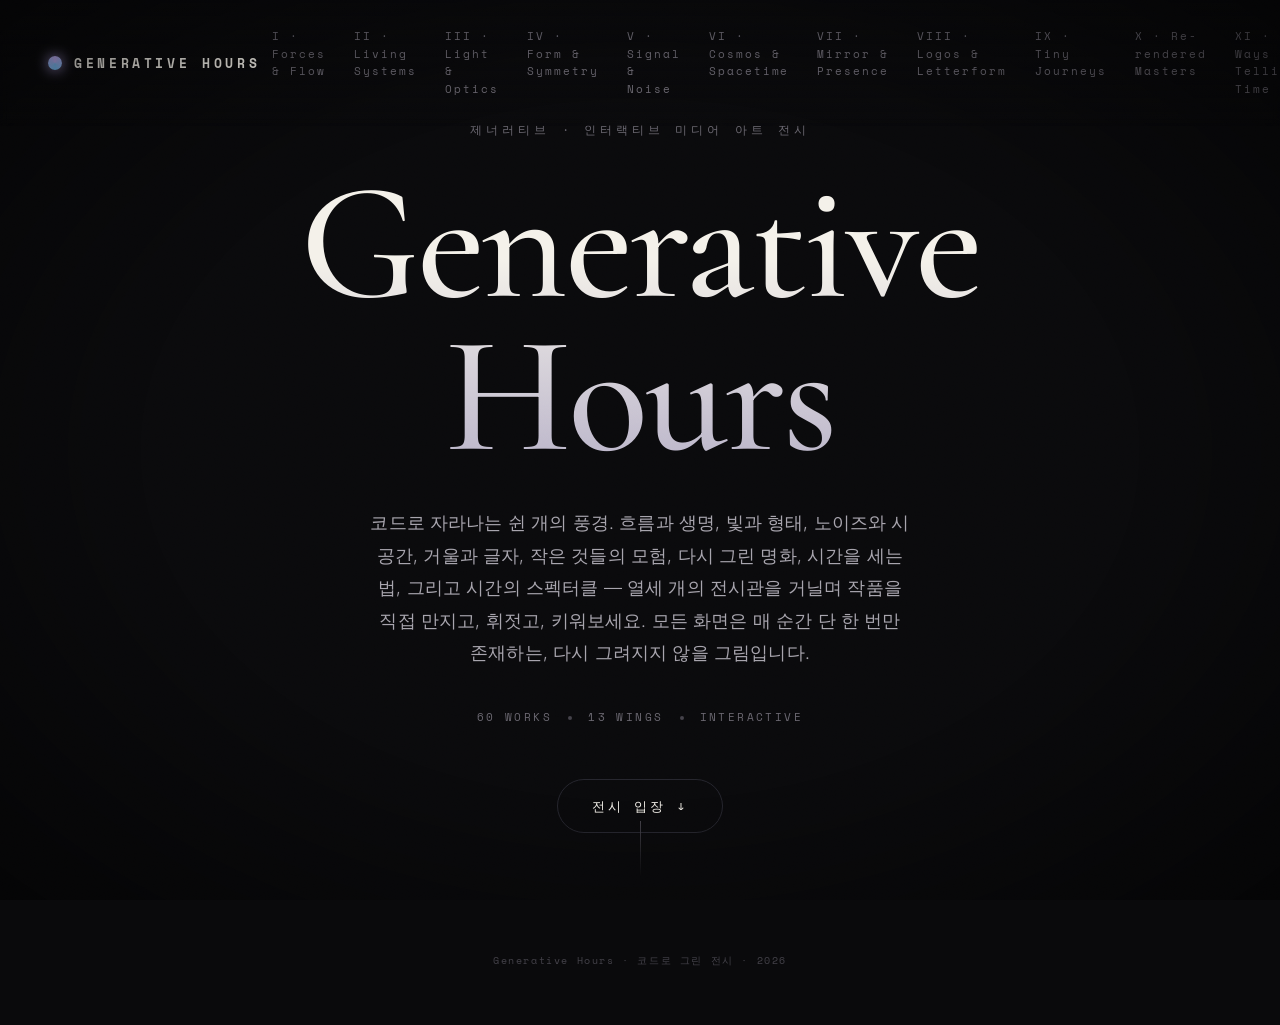
==== index.html @ 4917b9a4 "placard: unclip collapse tab (inner scroll wrapper) + larger hover-accent toggle Co-Authored-By: Cla" ====
<!DOCTYPE html>
<html lang="ko">
<head>
  <meta charset="UTF-8" />
  <meta name="viewport" content="width=device-width, initial-scale=1.0, viewport-fit=cover" />
  <meta name="description" content="Generative Hours — 60점의 인터랙티브 제너러티브 아트로 구성된 미디어 아트 전시." />
  <title>Generative Hours · 제너러티브 아트 전시</title>
  <link rel="preconnect" href="https://fonts.googleapis.com" />
  <link rel="preconnect" href="https://fonts.gstatic.com" crossorigin />
  <link href="https://fonts.googleapis.com/css2?family=Cormorant+Garamond:ital,wght@0,400;0,500;0,600;1,400&family=Inter:wght@300;400;500;600&family=Space+Mono:wght@400;700&display=swap" rel="stylesheet" />
  <link rel="stylesheet" href="./css/style.css" />
  <!-- three.js (XI관 — 시간을 세는 법). 빌드 없는 사이트라 bare specifier를
       해결할 import map이 필요. addon들이 `from 'three'`를 쓰므로 필수.
       카메라관의 MediaPipe와 같은 zero-build CDN-ESM 경로. -->
  <script type="importmap">
  {
    "imports": {
      "three": "https://cdn.jsdelivr.net/npm/three@0.161.0/build/three.module.js",
      "three/addons/": "https://cdn.jsdelivr.net/npm/three@0.161.0/examples/jsm/"
    }
  }
  </script>
</head>
<body data-view="atrium">
  <!-- ===== Grain / vignette overlay (whole-page atmosphere) ================= -->
  <div class="grain" aria-hidden="true"></div>
  <div class="vignette" aria-hidden="true"></div>

  <!-- ===== Top bar ========================================================= -->
  <header class="topbar">
    <button class="brand" data-action="home" aria-label="아트리움으로">
      <span class="brand__mark" aria-hidden="true"></span>
      <span class="brand__text">GENERATIVE&nbsp;HOURS</span>
    </button>
    <nav class="topnav" aria-label="전시관">
      <!-- wing links injected by JS -->
    </nav>
    <button class="sound-toggle" data-action="sound" aria-pressed="false" aria-label="사운드 토글">
      <span class="sound-toggle__icon" aria-hidden="true"></span>
    </button>
  </header>

  <!-- ===== ATRIUM (landing) ================================================ -->
  <main class="atrium" id="atrium">
    <section class="hero">
      <p class="hero__eyebrow">제너러티브 · 인터랙티브 미디어 아트 전시</p>
      <h1 class="hero__title">Generative<br />Hours</h1>
      <p class="hero__lead">
        코드로 자라나는 쉰 개의 풍경. 흐름과 생명, 빛과 형태, 노이즈와 시공간,
        거울과 글자, 작은 것들의 모험, 다시 그린 명화, 시간을 세는 법, 그리고 시간의
        스펙터클 — 열세 개의 전시관을 거닐며 작품을 직접 만지고, 휘젓고, 키워보세요.
        모든 화면은 매 순간 단 한 번만 존재하는, 다시 그려지지 않을 그림입니다.
      </p>
      <div class="hero__meta">
        <span>60 WORKS</span><i></i><span>13 WINGS</span><i></i><span>INTERACTIVE</span>
      </div>
      <button class="hero__enter" data-action="enter">전시 입장 <span aria-hidden="true">↓</span></button>
    </section>
    <div class="hero__scrollhint" aria-hidden="true"></div>
  </main>

  <!-- ===== GALLERY (work grid) ============================================= -->
  <section class="gallery" id="gallery" aria-label="작품 목록">
    <!-- wings + work cards injected by JS -->
  </section>

  <!-- ===== EXHIBIT ROOM (single work, fullscreen) ========================= -->
  <section class="room" id="room" aria-hidden="true" aria-label="전시실">
    <canvas class="room__canvas" id="stage"></canvas>

    <!-- loading shimmer -->
    <div class="room__loader" id="loader" aria-hidden="true"><span></span><span></span><span></span></div>

    <!-- placard / wall text -->
    <aside class="placard" id="placard">
      <button class="placard__collapse" data-action="placard-toggle" aria-label="작품 설명 접기 / 펴기">
        <span aria-hidden="true"></span>
      </button>
      <div class="placard__scroll">
      <p class="placard__no"></p>
      <h2 class="placard__title"></h2>
      <p class="placard__ko"></p>
      <p class="placard__medium"></p>
      <div class="placard__rule"></div>
      <p class="placard__note"></p>

      <button class="placard__more" data-action="details-toggle" aria-expanded="false" aria-controls="details">
        <span class="placard__more-label">기술 노트 자세히 보기</span>
        <span class="placard__more-icon" aria-hidden="true"></span>
      </button>
      <div class="details" id="details" hidden>
        <div class="details__block">
          <p class="details__label">기법 · TECHNIQUE</p>
          <p class="details__text" data-detail="tech"></p>
        </div>
        <div class="details__block">
          <p class="details__label">개념 · CONCEPT</p>
          <p class="details__text" data-detail="idea"></p>
        </div>
        <div class="details__block">
          <p class="details__label">체험 · TRY THIS</p>
          <p class="details__text" data-detail="play"></p>
        </div>
      </div>

      <div class="placard__controls" id="controls"><!-- per-piece controls --></div>
      </div>
    </aside>

    <!-- bottom action bar -->
    <div class="actionbar">
      <button class="actionbar__btn" data-action="prev" aria-label="이전 작품">‹</button>
      <div class="actionbar__center">
        <p class="actionbar__hint" id="hint"></p>
      </div>
      <button class="actionbar__btn" data-action="next" aria-label="다음 작품">›</button>
    </div>

    <button class="room__exit" data-action="exit" aria-label="전시실 나가기 (Esc)">✕ 나가기</button>
  </section>

  <!-- ===== Footer credit ================================================== -->
  <footer class="credit" id="credit">
    <p>Generative Hours · 코드로 그린 전시 · <span id="year"></span></p>
  </footer>

  <script type="module" src="./js/main.js"></script>
</body>
</html>
---- css/style.css ----
/* ============================================================================
   Generative Hours — Exhibition shell
   Aesthetic: dark contemporary museum. Deep wall, serif display titles,
   restrained sans UI, neon accents per wing, generous negative space.
   ========================================================================== */

:root {
  /* surfaces */
  --wall:        #0a0a0c;   /* exhibition wall */
  --wall-2:      #111114;   /* raised panels */
  --wall-3:      #17171c;   /* cards */
  --line:        #26262e;   /* hairlines */
  --line-soft:   #1c1c22;

  /* ink */
  --ink:         #f4f1ea;   /* warm white, like gallery label paper */
  --ink-dim:     #a7a4ad;
  --ink-faint:   #6a6770;
  --ink-ghost:   #44424a;

  /* accent (overridden per wing) */
  --accent:      #c8b6ff;
  --accent-2:    #7cc6ff;

  --serif: "Cormorant Garamond", Georgia, serif;
  --sans:  "Inter", system-ui, -apple-system, sans-serif;
  --mono:  "Space Mono", ui-monospace, monospace;

  --maxw: 1240px;
  --ease: cubic-bezier(0.22, 1, 0.36, 1);
  --ease-soft: cubic-bezier(0.4, 0, 0.2, 1);
}

* { box-sizing: border-box; margin: 0; padding: 0; }

html { scroll-behavior: smooth; -webkit-text-size-adjust: 100%; }

body {
  font-family: var(--sans);
  background: var(--wall);
  color: var(--ink);
  min-height: 100vh;
  overflow-x: hidden;
  line-height: 1.6;
  font-weight: 300;
  letter-spacing: 0.01em;
  -webkit-font-smoothing: antialiased;
  text-rendering: optimizeLegibility;
}

::selection { background: var(--accent); color: #0a0a0c; }

button { font-family: inherit; color: inherit; cursor: pointer; background: none; border: none; }

/* ---- Atmosphere overlays --------------------------------------------------*/
.grain {
  position: fixed; inset: 0; z-index: 9000; pointer-events: none;
  opacity: 0.04; mix-blend-mode: overlay;
  background-image: url("data:image/svg+xml,%3Csvg xmlns='http://www.w3.org/2000/svg' width='160' height='160'%3E%3Cfilter id='n'%3E%3CfeTurbulence type='fractalNoise' baseFrequency='0.9' numOctaves='2' stitchTiles='stitch'/%3E%3C/filter%3E%3Crect width='100%25' height='100%25' filter='url(%23n)'/%3E%3C/svg%3E");
}
.vignette {
  position: fixed; inset: 0; z-index: 8999; pointer-events: none;
  background: radial-gradient(ellipse at center, transparent 55%, rgba(0,0,0,0.55) 100%);
}

/* ---- Top bar --------------------------------------------------------------*/
.topbar {
  position: fixed; top: 0; left: 0; right: 0; z-index: 200;
  display: flex; align-items: center; justify-content: space-between;
  padding: 22px clamp(20px, 4vw, 48px);
  background: linear-gradient(to bottom, rgba(10,10,12,0.92), rgba(10,10,12,0));
  backdrop-filter: blur(4px);
  transition: background 0.4s var(--ease);
}
.brand { display: flex; align-items: center; gap: 12px; }
.brand__mark {
  width: 14px; height: 14px; border-radius: 50%;
  background: conic-gradient(from 0deg, var(--accent), var(--accent-2), var(--accent));
  box-shadow: 0 0 14px var(--accent);
  animation: spin 14s linear infinite;
}
@keyframes spin { to { transform: rotate(360deg); } }
.brand__text {
  font-family: var(--mono); font-size: 13px; letter-spacing: 0.28em;
  color: var(--ink); font-weight: 700;
}
.topnav { display: flex; gap: 4px; }
.topnav a {
  font-family: var(--mono); font-size: 11px; letter-spacing: 0.18em;
  color: var(--ink-faint); text-decoration: none; padding: 6px 12px;
  border-radius: 20px; transition: color 0.3s, background 0.3s;
}
.topnav a:hover { color: var(--ink); background: var(--wall-3); }
.sound-toggle {
  width: 38px; height: 38px; border-radius: 50%; border: 1px solid var(--line);
  display: grid; place-items: center; transition: border-color 0.3s, transform 0.3s;
}
.sound-toggle:hover { border-color: var(--accent); transform: scale(1.05); }
.sound-toggle__icon {
  width: 14px; height: 14px;
  background: var(--ink-dim);
  -webkit-mask: var(--icon-muted) center/contain no-repeat;
          mask: var(--icon-muted) center/contain no-repeat;
  --icon-muted: url("data:image/svg+xml,%3Csvg xmlns='http://www.w3.org/2000/svg' viewBox='0 0 24 24' fill='none' stroke='%23fff' stroke-width='2' stroke-linecap='round'%3E%3Cpath d='M11 5 6 9H2v6h4l5 4z'/%3E%3Cline x1='23' y1='9' x2='17' y2='15'/%3E%3Cline x1='17' y1='9' x2='23' y2='15'/%3E%3C/svg%3E");
}
.sound-toggle[aria-pressed="true"] .sound-toggle__icon {
  background: var(--accent);
  --icon-muted: url("data:image/svg+xml,%3Csvg xmlns='http://www.w3.org/2000/svg' viewBox='0 0 24 24' fill='none' stroke='%23fff' stroke-width='2' stroke-linecap='round'%3E%3Cpath d='M11 5 6 9H2v6h4l5 4z'/%3E%3Cpath d='M15.5 8.5a5 5 0 0 1 0 7'/%3E%3Cpath d='M19 5a9 9 0 0 1 0 14'/%3E%3C/svg%3E");
}

/* ===========================================================================
   ATRIUM
   ===========================================================================*/
.atrium {
  min-height: 100vh; display: grid; place-items: center;
  padding: 120px clamp(24px, 6vw, 80px) 80px;
  position: relative;
}
.hero { max-width: 760px; text-align: center; }
.hero__eyebrow {
  font-family: var(--mono); font-size: 12px; letter-spacing: 0.34em;
  color: var(--ink-faint); text-transform: uppercase; margin-bottom: 28px;
  animation: rise 1s var(--ease) both 0.1s;
}
.hero__title {
  font-family: var(--serif); font-weight: 500;
  font-size: clamp(64px, 13vw, 168px); line-height: 0.92;
  letter-spacing: -0.02em; margin-bottom: 34px;
  background: linear-gradient(180deg, var(--ink) 30%, #b9b3c9 100%);
  -webkit-background-clip: text; background-clip: text; color: transparent;
  animation: rise 1.2s var(--ease) both 0.2s;
}
.hero__lead {
  font-size: clamp(15px, 1.6vw, 18px); color: var(--ink-dim);
  max-width: 540px; margin: 0 auto 40px; line-height: 1.8; font-weight: 300;
  animation: rise 1.2s var(--ease) both 0.35s;
}
.hero__meta {
  display: flex; align-items: center; justify-content: center; gap: 16px;
  font-family: var(--mono); font-size: 11px; letter-spacing: 0.22em;
  color: var(--ink-faint); margin-bottom: 52px;
  animation: rise 1.2s var(--ease) both 0.5s;
}
.hero__meta i { width: 4px; height: 4px; border-radius: 50%; background: var(--ink-ghost); }
.hero__enter {
  font-family: var(--mono); font-size: 13px; letter-spacing: 0.2em;
  color: var(--ink); border: 1px solid var(--line);
  padding: 16px 34px; border-radius: 40px;
  display: inline-flex; gap: 12px; align-items: center;
  transition: all 0.4s var(--ease);
  animation: rise 1.2s var(--ease) both 0.65s;
}
.hero__enter span { transition: transform 0.4s var(--ease); }
.hero__enter:hover {
  border-color: var(--accent); background: var(--accent);
  color: #0a0a0c; box-shadow: 0 0 40px -8px var(--accent);
}
.hero__enter:hover span { transform: translateY(4px); }
.hero__scrollhint {
  position: absolute; bottom: 36px; left: 50%; width: 1px; height: 56px;
  background: linear-gradient(var(--ink-ghost), transparent);
  animation: rise 1.2s var(--ease) both 0.9s;
}
@keyframes rise { from { opacity: 0; transform: translateY(26px); } to { opacity: 1; transform: none; } }

/* ===========================================================================
   GALLERY
   ===========================================================================*/
.gallery {
  max-width: var(--maxw); margin: 0 auto;
  padding: clamp(80px, 12vh, 160px) clamp(20px, 5vw, 56px) 120px;
}
.wing { margin-bottom: clamp(60px, 10vh, 120px); scroll-margin-top: 90px; }
.wing__head {
  display: flex; align-items: baseline; gap: 18px;
  padding-bottom: 22px; margin-bottom: 36px;
  border-bottom: 1px solid var(--line-soft);
}
.wing__index {
  font-family: var(--serif); font-style: italic; font-size: clamp(30px, 5vw, 52px);
  color: var(--accent); line-height: 1; font-weight: 500;
}
.wing__titles { display: flex; flex-direction: column; }
.wing__name {
  font-family: var(--serif); font-size: clamp(24px, 3.6vw, 38px);
  font-weight: 500; letter-spacing: 0.01em; line-height: 1.1;
}
.wing__sub {
  font-family: var(--mono); font-size: 11px; letter-spacing: 0.24em;
  color: var(--ink-faint); margin-top: 6px;
}
.wing__count {
  margin-left: auto; font-family: var(--mono); font-size: 11px;
  letter-spacing: 0.16em; color: var(--ink-ghost); align-self: center;
}

.grid {
  display: grid; gap: clamp(14px, 1.6vw, 22px);
  grid-template-columns: repeat(auto-fill, minmax(260px, 1fr));
}
.card {
  position: relative; aspect-ratio: 4 / 3; border-radius: 4px;
  background: var(--wall-3); border: 1px solid var(--line-soft);
  overflow: hidden; cursor: pointer; isolation: isolate;
  transition: transform 0.5s var(--ease), border-color 0.5s, box-shadow 0.5s;
}
.card[data-ready="false"] { cursor: default; }
.card__thumb { position: absolute; inset: 0; z-index: 0; }
.card__thumb canvas { width: 100%; height: 100%; display: block; }
.card__veil {
  position: absolute; inset: 0; z-index: 1;
  background: linear-gradient(to top, rgba(8,8,10,0.92) 0%, rgba(8,8,10,0.25) 50%, rgba(8,8,10,0.45) 100%);
  transition: opacity 0.5s var(--ease);
}
.card__body {
  position: absolute; inset: 0; z-index: 2;
  display: flex; flex-direction: column; justify-content: flex-end;
  padding: 20px;
}
.card__no {
  position: absolute; top: 16px; left: 18px;
  font-family: var(--mono); font-size: 12px; letter-spacing: 0.1em;
  color: var(--ink-dim);
}
.card__status {
  position: absolute; top: 15px; right: 16px;
  font-family: var(--mono); font-size: 9px; letter-spacing: 0.18em;
  text-transform: uppercase; padding: 3px 9px; border-radius: 20px;
  border: 1px solid var(--line); color: var(--ink-faint);
}
.card[data-ready="true"] .card__status { color: var(--accent); border-color: color-mix(in srgb, var(--accent) 40%, transparent); }
.card__title {
  font-family: var(--serif); font-size: 26px; font-weight: 500;
  line-height: 1.05; letter-spacing: 0.01em;
}
.card__ko { font-size: 12px; color: var(--ink-dim); margin-top: 4px; }
.card__medium {
  font-family: var(--mono); font-size: 10px; letter-spacing: 0.04em;
  color: var(--ink-faint); margin-top: 12px;
  max-height: 0; opacity: 0; overflow: hidden;
  transition: max-height 0.5s var(--ease), opacity 0.4s var(--ease), margin 0.4s;
}
.card:hover { transform: translateY(-6px); border-color: color-mix(in srgb, var(--accent) 50%, var(--line)); box-shadow: 0 24px 50px -28px var(--accent), 0 10px 30px -20px #000; }
.card:hover .card__veil { opacity: 0.78; }
.card:hover .card__medium { max-height: 40px; opacity: 1; margin-top: 12px; }
.card[data-ready="true"]:hover .card__thumb { animation: none; }
.card__open {
  position: absolute; bottom: 18px; right: 18px; z-index: 3;
  width: 34px; height: 34px; border-radius: 50%;
  border: 1px solid var(--ink-faint); display: grid; place-items: center;
  color: var(--ink); font-size: 15px; opacity: 0; transform: scale(0.8);
  transition: all 0.4s var(--ease); background: rgba(10,10,12,0.4);
}
.card:hover .card__open { opacity: 1; transform: scale(1); }
.card[data-ready="false"] .card__open { display: none; }

/* ===========================================================================
   EXHIBIT ROOM
   ===========================================================================*/
.room {
  position: fixed; inset: 0; z-index: 1000;
  background: #050507;
  opacity: 0; visibility: hidden; pointer-events: none;
  transition: opacity 0.6s var(--ease), visibility 0.6s;
}
body[data-view="room"] .room { opacity: 1; visibility: visible; pointer-events: auto; }
body[data-view="room"] { overflow: hidden; }
body[data-view="room"] .topbar { background: transparent; }

.room__canvas { position: absolute; inset: 0; width: 100%; height: 100%; display: block; touch-action: none; }

.room__loader {
  position: absolute; top: 50%; left: 50%; transform: translate(-50%, -50%);
  display: flex; gap: 8px; z-index: 5; opacity: 0; transition: opacity 0.3s;
}
.room__loader[aria-hidden="false"] { opacity: 1; }
.room__loader span {
  width: 8px; height: 8px; border-radius: 50%; background: var(--accent);
  animation: pulse 1.2s var(--ease-soft) infinite;
}
.room__loader span:nth-child(2) { animation-delay: 0.15s; }
.room__loader span:nth-child(3) { animation-delay: 0.3s; }
@keyframes pulse { 0%, 100% { opacity: 0.2; transform: scale(0.7); } 50% { opacity: 1; transform: scale(1); } }

/* ---- Placard --------------------------------------------------------------*/
.placard {
  position: absolute; top: 50%; left: clamp(20px, 4vw, 52px);
  transform: translateY(-50%);
  width: min(360px, 80vw); z-index: 10;
  background: rgba(12,12,15,0.66);
  backdrop-filter: blur(18px) saturate(1.2);
  border: 1px solid var(--line); border-radius: 6px;
  padding: 30px 28px; transition: transform 0.6s var(--ease), opacity 0.6s;
  max-height: 78vh;
}
/* scrolling lives on an inner wrapper so the collapse tab (outside the box)
   is never clipped — it stays visible in BOTH open and collapsed states */
.placard__scroll {
  max-height: calc(78vh - 60px); overflow-y: auto; scrollbar-width: thin;
  margin-right: -10px; padding-right: 10px;
}
/* collapse leaves the little tab (right: -38px, 30px wide) on-screen so it can
   be clicked to re-open — slide just far enough that the tab's left edge sits at
   the viewport edge, not the whole panel + extra (which pushed the tab off too). */
.placard.is-collapsed { transform: translateY(-50%) translateX(calc(-100% - 8px)); }
.placard__collapse {
  position: absolute; top: 50%; right: -34px; transform: translateY(-50%);
  width: 34px; height: 76px; border-radius: 0 8px 8px 0;
  background: rgba(12,12,15,0.78); border: 1px solid var(--line); border-left: none;
  backdrop-filter: blur(18px); display: grid; place-items: center;
  cursor: pointer; transition: background 0.25s, border-color 0.25s;
}
.placard__collapse:hover { background: rgba(24,24,30,0.9); border-color: var(--accent); }
.placard__collapse:hover span { border-color: var(--accent); }
.placard__collapse span {
  width: 7px; height: 7px; border-right: 1.5px solid var(--ink-dim);
  border-bottom: 1.5px solid var(--ink-dim); transform: rotate(135deg);
  transition: transform 0.4s var(--ease); margin-left: -3px;
}
.placard.is-collapsed .placard__collapse span { transform: rotate(-45deg); margin-left: 3px; }
.placard__no { font-family: var(--mono); font-size: 12px; letter-spacing: 0.2em; color: var(--accent); }
.placard__title { font-family: var(--serif); font-size: 38px; font-weight: 500; line-height: 1.05; margin-top: 10px; }
.placard__ko { font-size: 13px; color: var(--ink-dim); margin-top: 4px; }
.placard__medium { font-family: var(--mono); font-size: 10.5px; letter-spacing: 0.03em; color: var(--ink-faint); margin-top: 16px; line-height: 1.6; }
.placard__rule { height: 1px; background: var(--line); margin: 20px 0; }
.placard__note { font-size: 14px; line-height: 1.85; color: var(--ink-dim); font-weight: 300; }

/* ---- "자세히 보기" toggle + detail panel ----------------------------------*/
.placard__more {
  margin-top: 20px; width: 100%;
  display: flex; align-items: center; justify-content: space-between;
  font-family: var(--mono); font-size: 11px; letter-spacing: 0.14em;
  color: var(--ink-dim); padding: 12px 14px; border-radius: 6px;
  border: 1px solid var(--line); transition: all 0.3s var(--ease);
}
.placard__more:hover { border-color: var(--accent); color: var(--accent); background: color-mix(in srgb, var(--accent) 8%, transparent); }
.placard__more-icon {
  width: 9px; height: 9px; border-right: 1.5px solid currentColor;
  border-bottom: 1.5px solid currentColor; transform: rotate(45deg) translate(-1px, -1px);
  transition: transform 0.4s var(--ease); flex-shrink: 0;
}
.placard__more[aria-expanded="true"] .placard__more-icon { transform: rotate(-135deg) translate(-1px, -1px); }

.details {
  overflow: hidden;
  display: flex; flex-direction: column; gap: 18px;
  /* animated reveal */
  animation: detailsIn 0.5s var(--ease);
  margin-top: 18px; padding: 18px; border-radius: 6px;
  background: rgba(0,0,0,0.28); border: 1px solid var(--line-soft);
}
.details[hidden] { display: none; }
@keyframes detailsIn { from { opacity: 0; transform: translateY(-8px); } to { opacity: 1; transform: none; } }
.details__block { display: flex; flex-direction: column; gap: 7px; }
.details__label {
  font-family: var(--mono); font-size: 9.5px; letter-spacing: 0.2em;
  color: var(--accent); text-transform: uppercase;
}
.details__text { font-size: 13px; line-height: 1.8; color: var(--ink-dim); font-weight: 300; }

/* ---- Per-piece controls ---------------------------------------------------*/
.placard__controls { margin-top: 22px; display: flex; flex-direction: column; gap: 18px; }
.placard__controls:empty { display: none; }
.ctrl { display: flex; flex-direction: column; gap: 8px; }
.ctrl__label {
  display: flex; justify-content: space-between; align-items: baseline;
  font-family: var(--mono); font-size: 10px; letter-spacing: 0.16em;
  text-transform: uppercase; color: var(--ink-faint);
}
.ctrl__val { color: var(--accent); }
.ctrl input[type="range"] {
  -webkit-appearance: none; appearance: none; width: 100%; height: 2px;
  background: var(--line); border-radius: 2px; outline: none;
}
.ctrl input[type="range"]::-webkit-slider-thumb {
  -webkit-appearance: none; width: 14px; height: 14px; border-radius: 50%;
  background: var(--accent); cursor: pointer; box-shadow: 0 0 12px var(--accent);
  transition: transform 0.2s;
}
.ctrl input[type="range"]::-webkit-slider-thumb:hover { transform: scale(1.25); }
.ctrl input[type="range"]::-moz-range-thumb {
  width: 14px; height: 14px; border: none; border-radius: 50%;
  background: var(--accent); cursor: pointer; box-shadow: 0 0 12px var(--accent);
}
.ctrl__btns { display: flex; gap: 8px; flex-wrap: wrap; }
.ctrl__btn {
  font-family: var(--mono); font-size: 10px; letter-spacing: 0.12em;
  padding: 9px 14px; border: 1px solid var(--line); border-radius: 30px;
  color: var(--ink-dim); transition: all 0.3s; text-transform: uppercase;
}
.ctrl__btn:hover, .ctrl__btn.is-active { border-color: var(--accent); color: var(--accent); background: color-mix(in srgb, var(--accent) 10%, transparent); }
.ctrl__swatches { display: flex; gap: 8px; }
.ctrl__swatch { width: 26px; height: 26px; border-radius: 50%; border: 2px solid transparent; transition: transform 0.2s, border-color 0.2s; }
.ctrl__swatch:hover { transform: scale(1.15); }
.ctrl__swatch.is-active { border-color: var(--ink); }

/* ---- Action bar -----------------------------------------------------------*/
.actionbar {
  position: absolute; bottom: clamp(20px, 4vh, 40px); left: 50%;
  transform: translateX(-50%); z-index: 10;
  display: flex; align-items: center; gap: 6px;
  background: rgba(12,12,15,0.66); backdrop-filter: blur(18px);
  border: 1px solid var(--line); border-radius: 50px; padding: 8px 10px;
  max-width: calc(100vw - 40px);
}
.actionbar__btn {
  width: 42px; height: 42px; border-radius: 50%; font-size: 22px;
  color: var(--ink-dim); display: grid; place-items: center; flex-shrink: 0;
  transition: background 0.3s, color 0.3s;
}
.actionbar__btn:hover { background: var(--wall-3); color: var(--ink); }
.actionbar__center { padding: 0 14px; min-width: 0; }
.actionbar__hint {
  font-family: var(--mono); font-size: 11px; letter-spacing: 0.06em;
  color: var(--ink-dim); white-space: nowrap; overflow: hidden; text-overflow: ellipsis;
}

.room__exit {
  position: absolute; top: 84px; right: clamp(20px, 4vw, 48px); z-index: 10;
  font-family: var(--mono); font-size: 11px; letter-spacing: 0.16em;
  color: var(--ink-dim); padding: 10px 18px; border-radius: 30px;
  border: 1px solid var(--line); background: rgba(12,12,15,0.5);
  backdrop-filter: blur(8px); transition: all 0.3s;
}
.room__exit:hover { border-color: var(--accent); color: var(--accent); }

/* ---- Footer ---------------------------------------------------------------*/
.credit {
  text-align: center; padding: 40px 20px 56px;
  font-family: var(--mono); font-size: 10px; letter-spacing: 0.16em;
  color: var(--ink-ghost);
}
body[data-view="room"] .credit { display: none; }

/* ===========================================================================
   View switching
   ===========================================================================*/
body[data-view="atrium"] .gallery { display: none; }
body[data-view="gallery"] .atrium { display: none; }
body[data-view="room"] .atrium,
body[data-view="room"] .gallery { display: none; }

/* ===========================================================================
   Responsive
   ===========================================================================*/
@media (max-width: 720px) {
  .topnav { display: none; }
  .placard {
    top: auto; bottom: 96px; left: 50%; transform: translateX(-50%);
    width: calc(100vw - 28px); max-height: 46vh; padding: 22px 20px;
  }
  .placard.is-collapsed { transform: translateX(-50%) translateY(calc(100% + 110px)); }
  .placard__collapse { top: -38px; right: 50%; transform: translateX(50%); width: 56px; height: 30px; border-radius: 6px 6px 0 0; border: 1px solid var(--line); border-bottom: none; }
  .placard__collapse span { transform: rotate(-135deg); margin: 3px 0 0 0; }
  .placard.is-collapsed .placard__collapse span { transform: rotate(45deg); margin: -3px 0 0 0; }
  .placard__title { font-size: 30px; }
  .room__exit { top: auto; bottom: 96px; right: 14px; }
}

/* ---- Reduced motion -------------------------------------------------------*/
@media (prefers-reduced-motion: reduce) {
  * { animation-duration: 0.001ms !important; animation-iteration-count: 1 !important; transition-duration: 0.001ms !important; }
  .brand__mark { animation: none; }
  html { scroll-behavior: auto; }
}
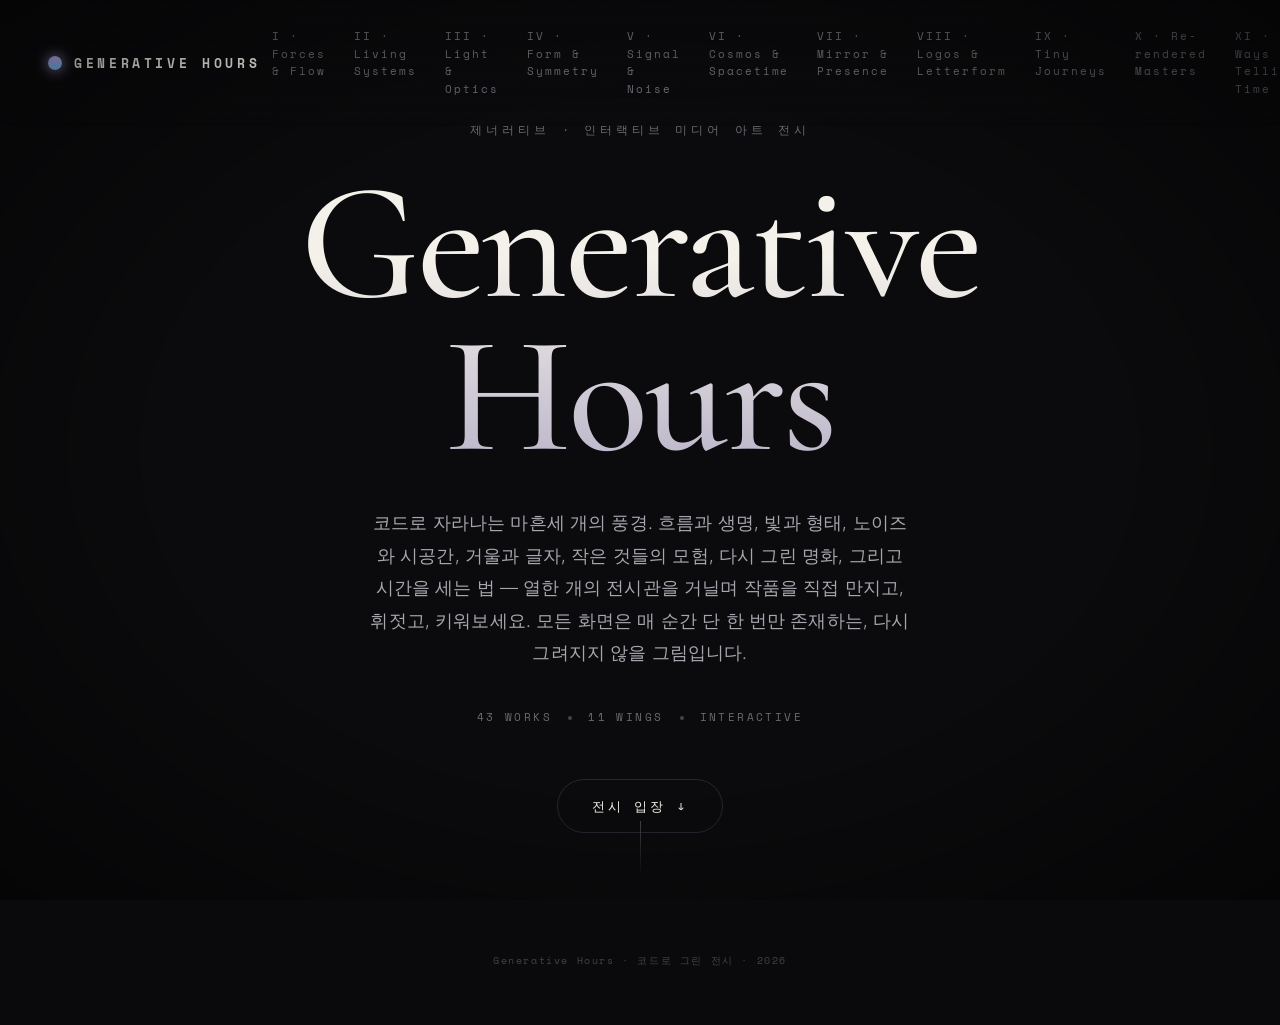
==== commit 9af565f8: "Curate: unlink sister exhibition from main hero; vault 67/68 (time wing = 45 only) Co-Authored-By: C" ====
--- a/index.html
+++ b/index.html
@@ -3,7 +3,7 @@
 <head>
   <meta charset="UTF-8" />
   <meta name="viewport" content="width=device-width, initial-scale=1.0, viewport-fit=cover" />
-  <meta name="description" content="Generative Hours — 60점의 인터랙티브 제너러티브 아트로 구성된 미디어 아트 전시." />
+  <meta name="description" content="Generative Hours — 43점의 인터랙티브 제너러티브 아트로 구성된 미디어 아트 전시." />
   <title>Generative Hours · 제너러티브 아트 전시</title>
   <link rel="preconnect" href="https://fonts.googleapis.com" />
   <link rel="preconnect" href="https://fonts.gstatic.com" crossorigin />
@@ -46,13 +46,13 @@
       <p class="hero__eyebrow">제너러티브 · 인터랙티브 미디어 아트 전시</p>
       <h1 class="hero__title">Generative<br />Hours</h1>
       <p class="hero__lead">
-        코드로 자라나는 쉰 개의 풍경. 흐름과 생명, 빛과 형태, 노이즈와 시공간,
-        거울과 글자, 작은 것들의 모험, 다시 그린 명화, 시간을 세는 법, 그리고 시간의
-        스펙터클 — 열세 개의 전시관을 거닐며 작품을 직접 만지고, 휘젓고, 키워보세요.
+        코드로 자라나는 마흔세 개의 풍경. 흐름과 생명, 빛과 형태, 노이즈와 시공간,
+        거울과 글자, 작은 것들의 모험, 다시 그린 명화, 그리고 시간을 세는 법 —
+        열한 개의 전시관을 거닐며 작품을 직접 만지고, 휘젓고, 키워보세요.
         모든 화면은 매 순간 단 한 번만 존재하는, 다시 그려지지 않을 그림입니다.
       </p>
       <div class="hero__meta">
-        <span>60 WORKS</span><i></i><span>13 WINGS</span><i></i><span>INTERACTIVE</span>
+        <span>43 WORKS</span><i></i><span>11 WINGS</span><i></i><span>INTERACTIVE</span>
       </div>
       <button class="hero__enter" data-action="enter">전시 입장 <span aria-hidden="true">↓</span></button>
     </section>
--- a/css/style.css
+++ b/css/style.css
@@ -142,6 +142,9 @@
   animation: rise 1.2s var(--ease) both 0.5s;
 }
 .hero__meta i { width: 4px; height: 4px; border-radius: 50%; background: var(--ink-ghost); }
+.hero__sister { margin-top: 26px; font-family: var(--mono); font-size: 12px; letter-spacing: 0.06em; }
+.hero__sister a { color: var(--ink-dim); text-decoration: none; border-bottom: 1px solid var(--line); padding-bottom: 2px; transition: color 0.25s, border-color 0.25s; }
+.hero__sister a:hover { color: var(--accent); border-color: var(--accent); }
 .hero__enter {
   font-family: var(--mono); font-size: 13px; letter-spacing: 0.2em;
   color: var(--ink); border: 1px solid var(--line);
@@ -284,7 +287,8 @@
 
 /* ---- Placard --------------------------------------------------------------*/
 .placard {
-  position: absolute; top: 50%; left: clamp(20px, 4vw, 52px);
+  --placard-left: clamp(20px, 4vw, 52px);
+  position: absolute; top: 50%; left: var(--placard-left);
   transform: translateY(-50%);
   width: min(360px, 80vw); z-index: 10;
   background: rgba(12,12,15,0.66);
@@ -302,7 +306,9 @@
 /* collapse leaves the little tab (right: -38px, 30px wide) on-screen so it can
    be clicked to re-open — slide just far enough that the tab's left edge sits at
    the viewport edge, not the whole panel + extra (which pushed the tab off too). */
-.placard.is-collapsed { transform: translateY(-50%) translateX(calc(-100% - 8px)); }
+/* collapsed: panel's right edge lands exactly at x=0 — the panel is fully
+   off-screen and ONLY the 34px arrow tab remains visible at the edge */
+.placard.is-collapsed { transform: translateY(-50%) translateX(calc(-100% - var(--placard-left))); }
 .placard__collapse {
   position: absolute; top: 50%; right: -34px; transform: translateY(-50%);
   width: 34px; height: 76px; border-radius: 0 8px 8px 0;
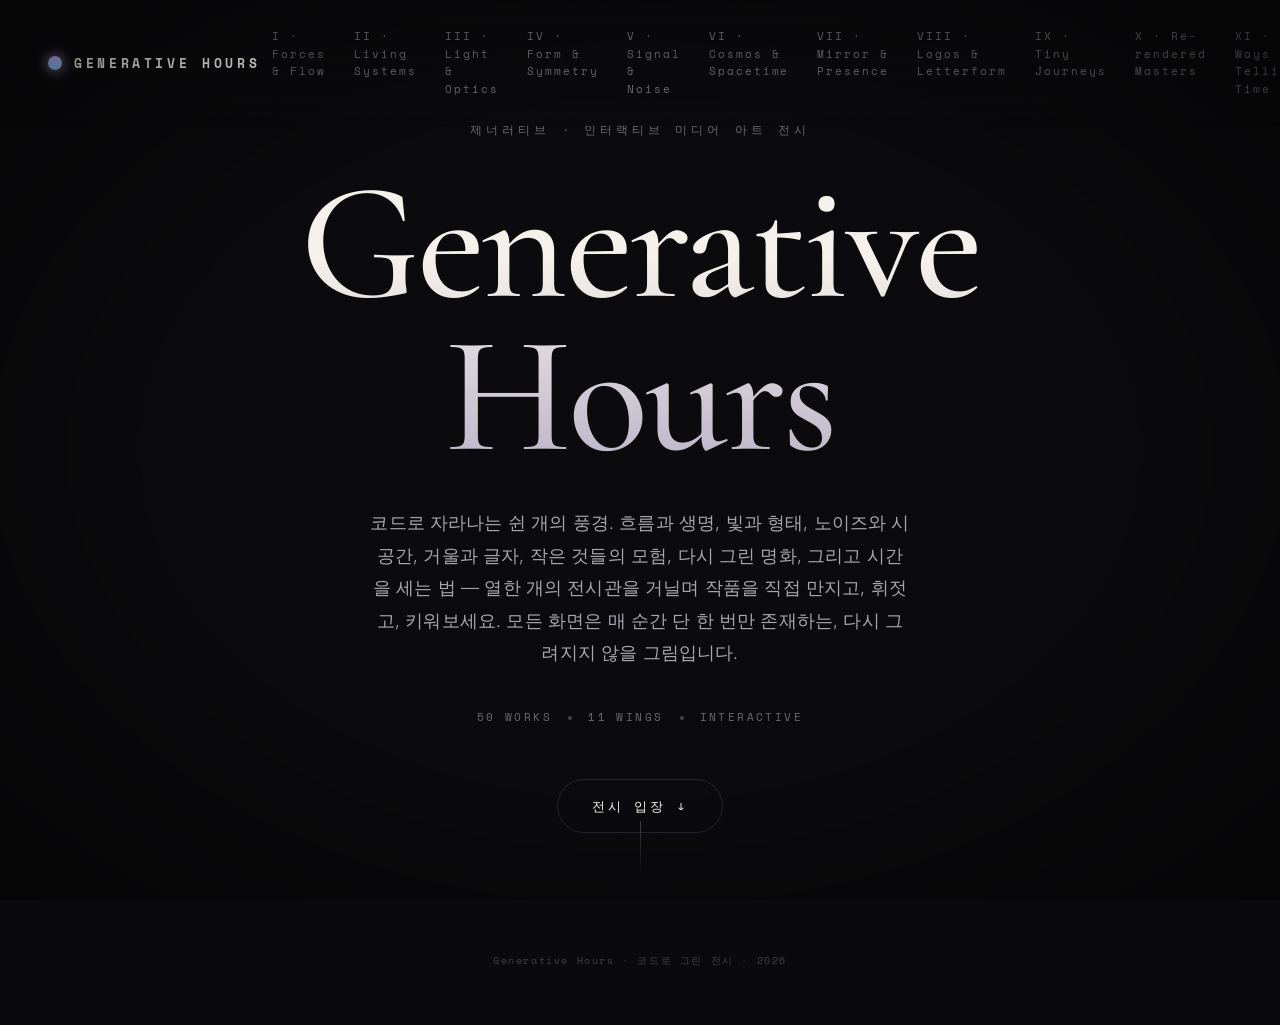
==== commit 5b4e41f7: "Time wing reborn: 7 new works on lived time (69-75) — worn step, well-loved memory, downstream, alig" ====
--- a/index.html
+++ b/index.html
@@ -3,7 +3,7 @@
 <head>
   <meta charset="UTF-8" />
   <meta name="viewport" content="width=device-width, initial-scale=1.0, viewport-fit=cover" />
-  <meta name="description" content="Generative Hours — 43점의 인터랙티브 제너러티브 아트로 구성된 미디어 아트 전시." />
+  <meta name="description" content="Generative Hours — 50점의 인터랙티브 제너러티브 아트로 구성된 미디어 아트 전시." />
   <title>Generative Hours · 제너러티브 아트 전시</title>
   <link rel="preconnect" href="https://fonts.googleapis.com" />
   <link rel="preconnect" href="https://fonts.gstatic.com" crossorigin />
@@ -46,13 +46,13 @@
       <p class="hero__eyebrow">제너러티브 · 인터랙티브 미디어 아트 전시</p>
       <h1 class="hero__title">Generative<br />Hours</h1>
       <p class="hero__lead">
-        코드로 자라나는 마흔세 개의 풍경. 흐름과 생명, 빛과 형태, 노이즈와 시공간,
+        코드로 자라나는 쉰 개의 풍경. 흐름과 생명, 빛과 형태, 노이즈와 시공간,
         거울과 글자, 작은 것들의 모험, 다시 그린 명화, 그리고 시간을 세는 법 —
         열한 개의 전시관을 거닐며 작품을 직접 만지고, 휘젓고, 키워보세요.
         모든 화면은 매 순간 단 한 번만 존재하는, 다시 그려지지 않을 그림입니다.
       </p>
       <div class="hero__meta">
-        <span>43 WORKS</span><i></i><span>11 WINGS</span><i></i><span>INTERACTIVE</span>
+        <span>50 WORKS</span><i></i><span>11 WINGS</span><i></i><span>INTERACTIVE</span>
       </div>
       <button class="hero__enter" data-action="enter">전시 입장 <span aria-hidden="true">↓</span></button>
     </section>
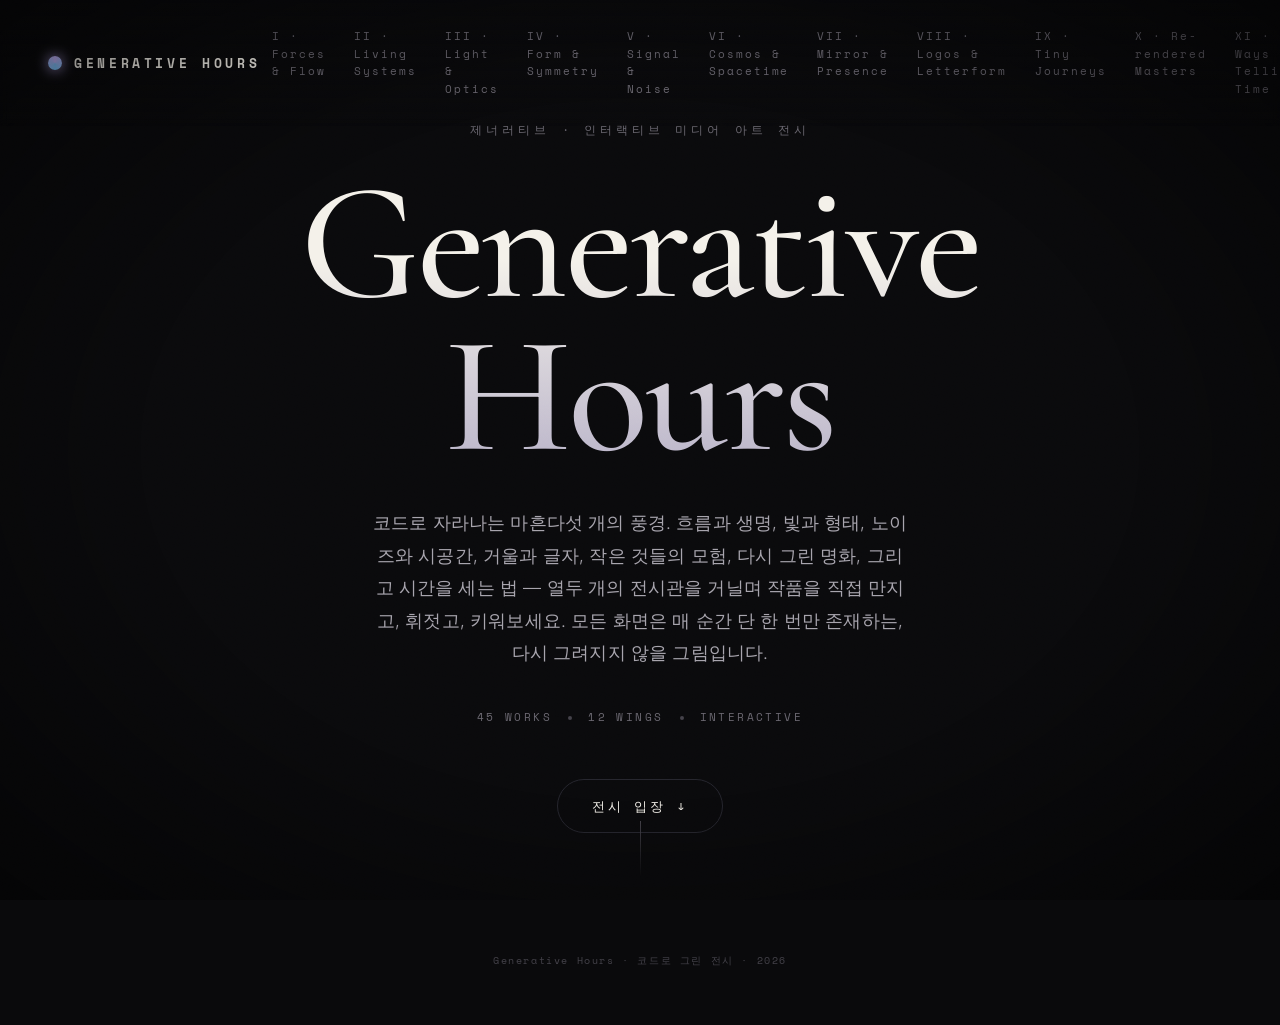
==== commit b10f56c8: "New kids wing 'Little Hands' (camera-only): 74 Bubble Hands with 4-hand tracking; curate 69-72/75 to" ====
--- a/index.html
+++ b/index.html
@@ -3,7 +3,7 @@
 <head>
   <meta charset="UTF-8" />
   <meta name="viewport" content="width=device-width, initial-scale=1.0, viewport-fit=cover" />
-  <meta name="description" content="Generative Hours — 50점의 인터랙티브 제너러티브 아트로 구성된 미디어 아트 전시." />
+  <meta name="description" content="Generative Hours — 45점의 인터랙티브 제너러티브 아트로 구성된 미디어 아트 전시." />
   <title>Generative Hours · 제너러티브 아트 전시</title>
   <link rel="preconnect" href="https://fonts.googleapis.com" />
   <link rel="preconnect" href="https://fonts.gstatic.com" crossorigin />
@@ -46,13 +46,13 @@
       <p class="hero__eyebrow">제너러티브 · 인터랙티브 미디어 아트 전시</p>
       <h1 class="hero__title">Generative<br />Hours</h1>
       <p class="hero__lead">
-        코드로 자라나는 쉰 개의 풍경. 흐름과 생명, 빛과 형태, 노이즈와 시공간,
+        코드로 자라나는 마흔다섯 개의 풍경. 흐름과 생명, 빛과 형태, 노이즈와 시공간,
         거울과 글자, 작은 것들의 모험, 다시 그린 명화, 그리고 시간을 세는 법 —
-        열한 개의 전시관을 거닐며 작품을 직접 만지고, 휘젓고, 키워보세요.
+        열두 개의 전시관을 거닐며 작품을 직접 만지고, 휘젓고, 키워보세요.
         모든 화면은 매 순간 단 한 번만 존재하는, 다시 그려지지 않을 그림입니다.
       </p>
       <div class="hero__meta">
-        <span>50 WORKS</span><i></i><span>11 WINGS</span><i></i><span>INTERACTIVE</span>
+        <span>45 WORKS</span><i></i><span>12 WINGS</span><i></i><span>INTERACTIVE</span>
       </div>
       <button class="hero__enter" data-action="enter">전시 입장 <span aria-hidden="true">↓</span></button>
     </section>
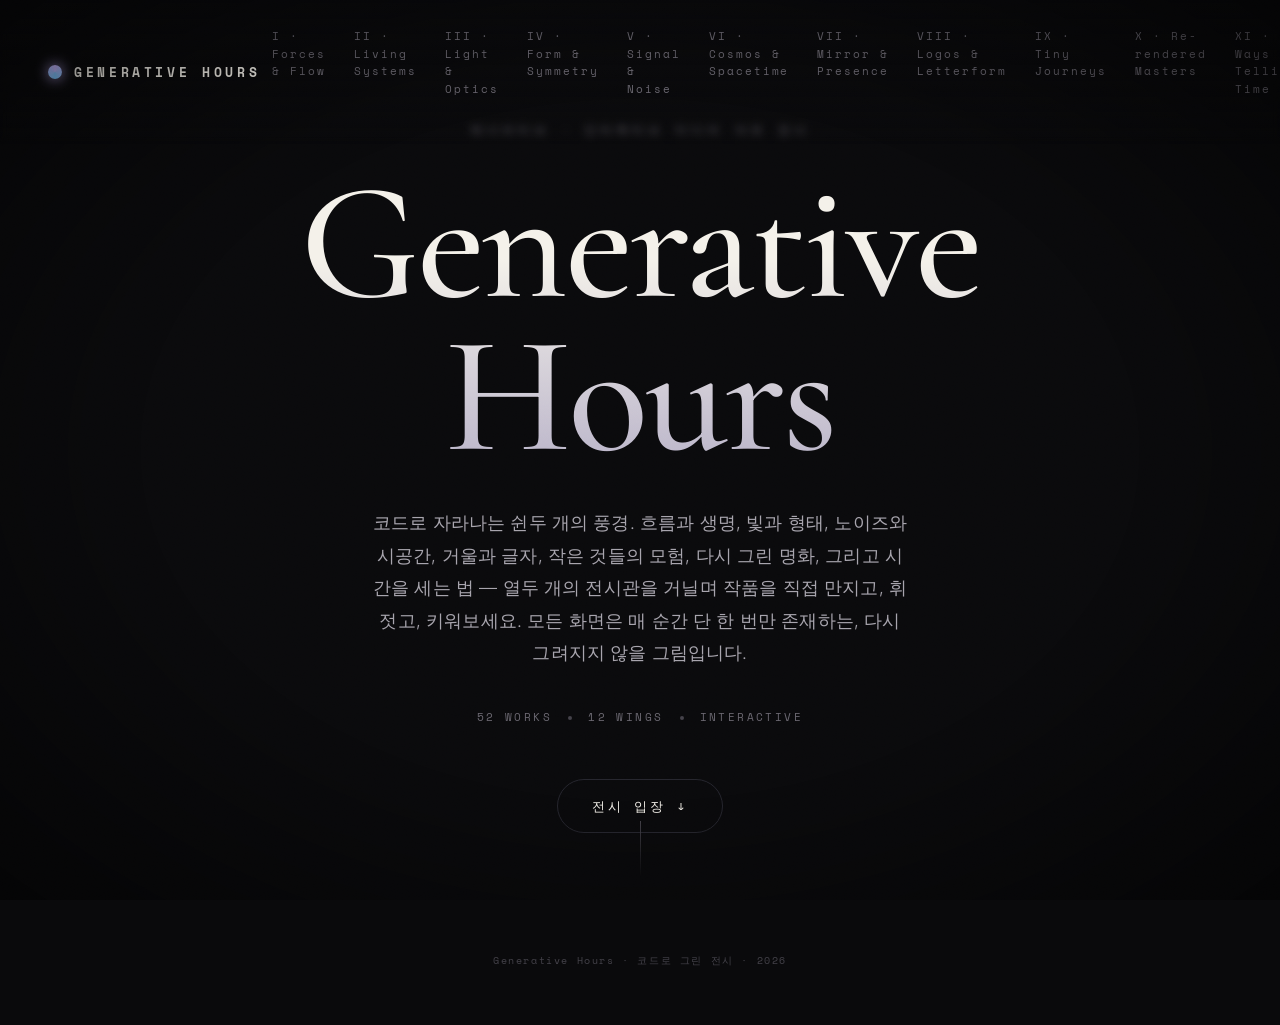
==== commit d850d204: "New wing XII 'Ink & Moon' — 8 Korean heritage works (81-88): living Irworobongdo, fog-wipe Inwang, c" ====
--- a/index.html
+++ b/index.html
@@ -3,7 +3,7 @@
 <head>
   <meta charset="UTF-8" />
   <meta name="viewport" content="width=device-width, initial-scale=1.0, viewport-fit=cover" />
-  <meta name="description" content="Generative Hours — 45점의 인터랙티브 제너러티브 아트로 구성된 미디어 아트 전시." />
+  <meta name="description" content="Generative Hours — 52점의 인터랙티브 제너러티브 아트로 구성된 미디어 아트 전시." />
   <title>Generative Hours · 제너러티브 아트 전시</title>
   <link rel="preconnect" href="https://fonts.googleapis.com" />
   <link rel="preconnect" href="https://fonts.gstatic.com" crossorigin />
@@ -46,13 +46,13 @@
       <p class="hero__eyebrow">제너러티브 · 인터랙티브 미디어 아트 전시</p>
       <h1 class="hero__title">Generative<br />Hours</h1>
       <p class="hero__lead">
-        코드로 자라나는 마흔다섯 개의 풍경. 흐름과 생명, 빛과 형태, 노이즈와 시공간,
+        코드로 자라나는 쉰두 개의 풍경. 흐름과 생명, 빛과 형태, 노이즈와 시공간,
         거울과 글자, 작은 것들의 모험, 다시 그린 명화, 그리고 시간을 세는 법 —
         열두 개의 전시관을 거닐며 작품을 직접 만지고, 휘젓고, 키워보세요.
         모든 화면은 매 순간 단 한 번만 존재하는, 다시 그려지지 않을 그림입니다.
       </p>
       <div class="hero__meta">
-        <span>45 WORKS</span><i></i><span>12 WINGS</span><i></i><span>INTERACTIVE</span>
+        <span>52 WORKS</span><i></i><span>12 WINGS</span><i></i><span>INTERACTIVE</span>
       </div>
       <button class="hero__enter" data-action="enter">전시 입장 <span aria-hidden="true">↓</span></button>
     </section>
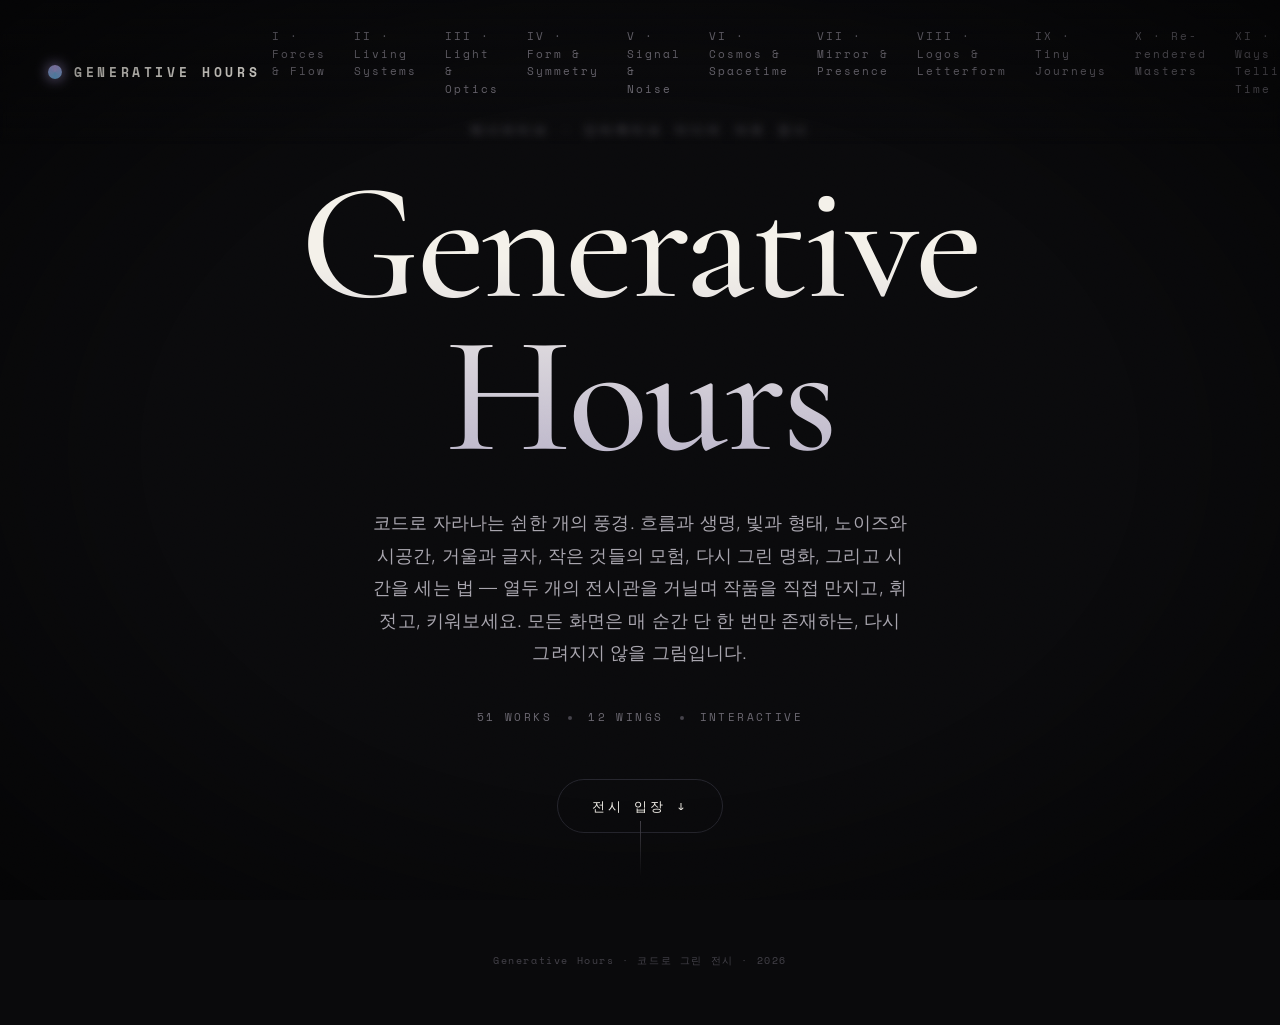
==== commit 90caf9d3: "Ink & Moon rework: real painted waterfall flow (81), side-drift fog + huge wipe (82), paper-theater " ====
--- a/index.html
+++ b/index.html
@@ -3,7 +3,7 @@
 <head>
   <meta charset="UTF-8" />
   <meta name="viewport" content="width=device-width, initial-scale=1.0, viewport-fit=cover" />
-  <meta name="description" content="Generative Hours — 52점의 인터랙티브 제너러티브 아트로 구성된 미디어 아트 전시." />
+  <meta name="description" content="Generative Hours — 51점의 인터랙티브 제너러티브 아트로 구성된 미디어 아트 전시." />
   <title>Generative Hours · 제너러티브 아트 전시</title>
   <link rel="preconnect" href="https://fonts.googleapis.com" />
   <link rel="preconnect" href="https://fonts.gstatic.com" crossorigin />
@@ -46,13 +46,13 @@
       <p class="hero__eyebrow">제너러티브 · 인터랙티브 미디어 아트 전시</p>
       <h1 class="hero__title">Generative<br />Hours</h1>
       <p class="hero__lead">
-        코드로 자라나는 쉰두 개의 풍경. 흐름과 생명, 빛과 형태, 노이즈와 시공간,
+        코드로 자라나는 쉰한 개의 풍경. 흐름과 생명, 빛과 형태, 노이즈와 시공간,
         거울과 글자, 작은 것들의 모험, 다시 그린 명화, 그리고 시간을 세는 법 —
         열두 개의 전시관을 거닐며 작품을 직접 만지고, 휘젓고, 키워보세요.
         모든 화면은 매 순간 단 한 번만 존재하는, 다시 그려지지 않을 그림입니다.
       </p>
       <div class="hero__meta">
-        <span>52 WORKS</span><i></i><span>12 WINGS</span><i></i><span>INTERACTIVE</span>
+        <span>51 WORKS</span><i></i><span>12 WINGS</span><i></i><span>INTERACTIVE</span>
       </div>
       <button class="hero__enter" data-action="enter">전시 입장 <span aria-hidden="true">↓</span></button>
     </section>
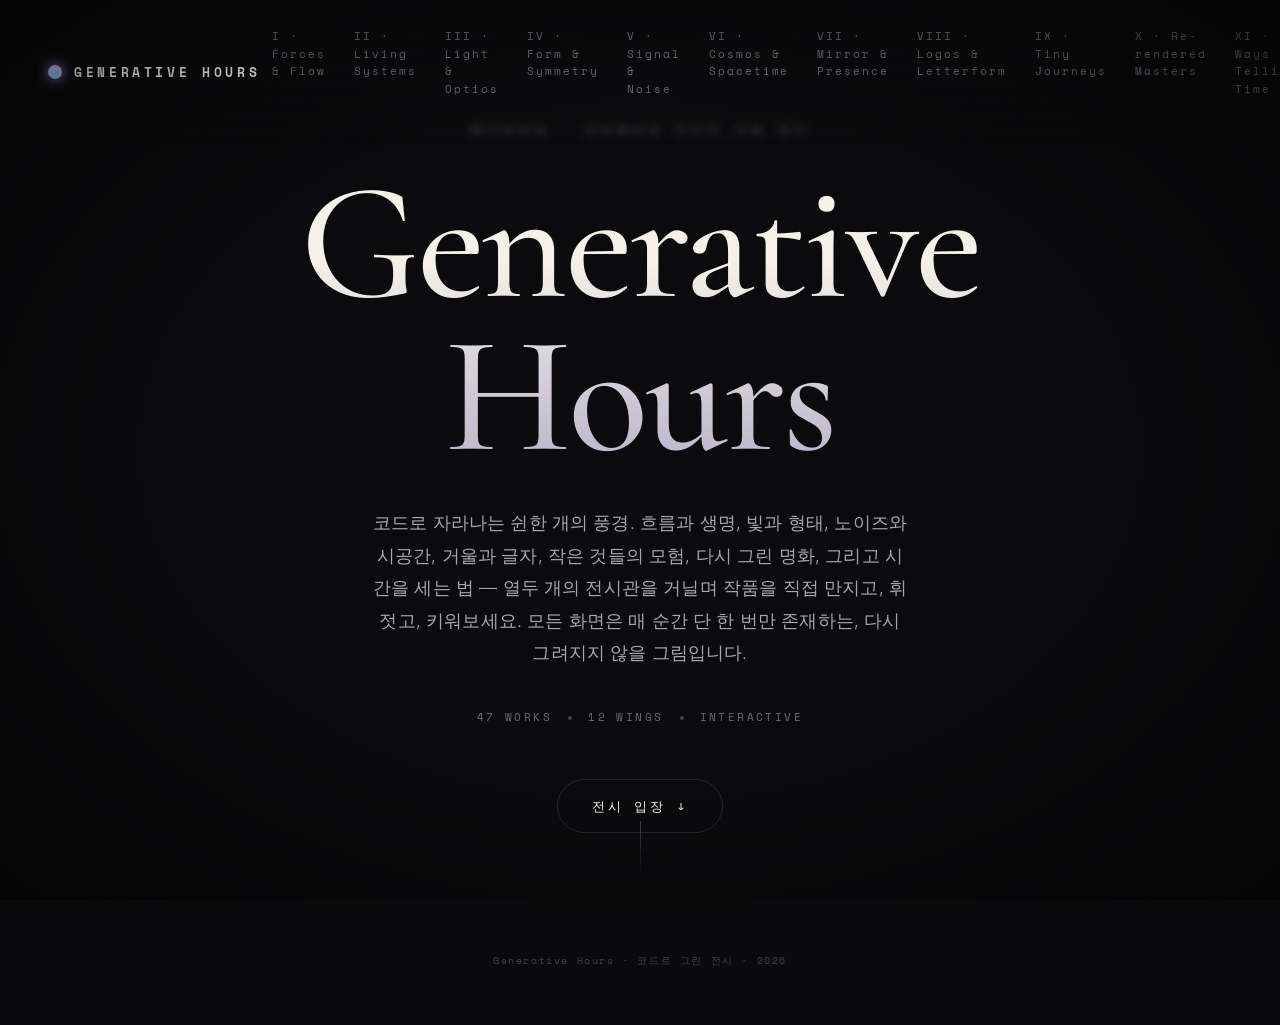
==== commit a94eef41: "Curate Ink & Moon down to three works (81/87/89); 82-85 to vault; hero 47 works" ====
--- a/index.html
+++ b/index.html
@@ -3,7 +3,7 @@
 <head>
   <meta charset="UTF-8" />
   <meta name="viewport" content="width=device-width, initial-scale=1.0, viewport-fit=cover" />
-  <meta name="description" content="Generative Hours — 51점의 인터랙티브 제너러티브 아트로 구성된 미디어 아트 전시." />
+  <meta name="description" content="Generative Hours — 47점의 인터랙티브 제너러티브 아트로 구성된 미디어 아트 전시." />
   <title>Generative Hours · 제너러티브 아트 전시</title>
   <link rel="preconnect" href="https://fonts.googleapis.com" />
   <link rel="preconnect" href="https://fonts.gstatic.com" crossorigin />
@@ -52,7 +52,7 @@
         모든 화면은 매 순간 단 한 번만 존재하는, 다시 그려지지 않을 그림입니다.
       </p>
       <div class="hero__meta">
-        <span>51 WORKS</span><i></i><span>12 WINGS</span><i></i><span>INTERACTIVE</span>
+        <span>47 WORKS</span><i></i><span>12 WINGS</span><i></i><span>INTERACTIVE</span>
       </div>
       <button class="hero__enter" data-action="enter">전시 입장 <span aria-hidden="true">↓</span></button>
     </section>
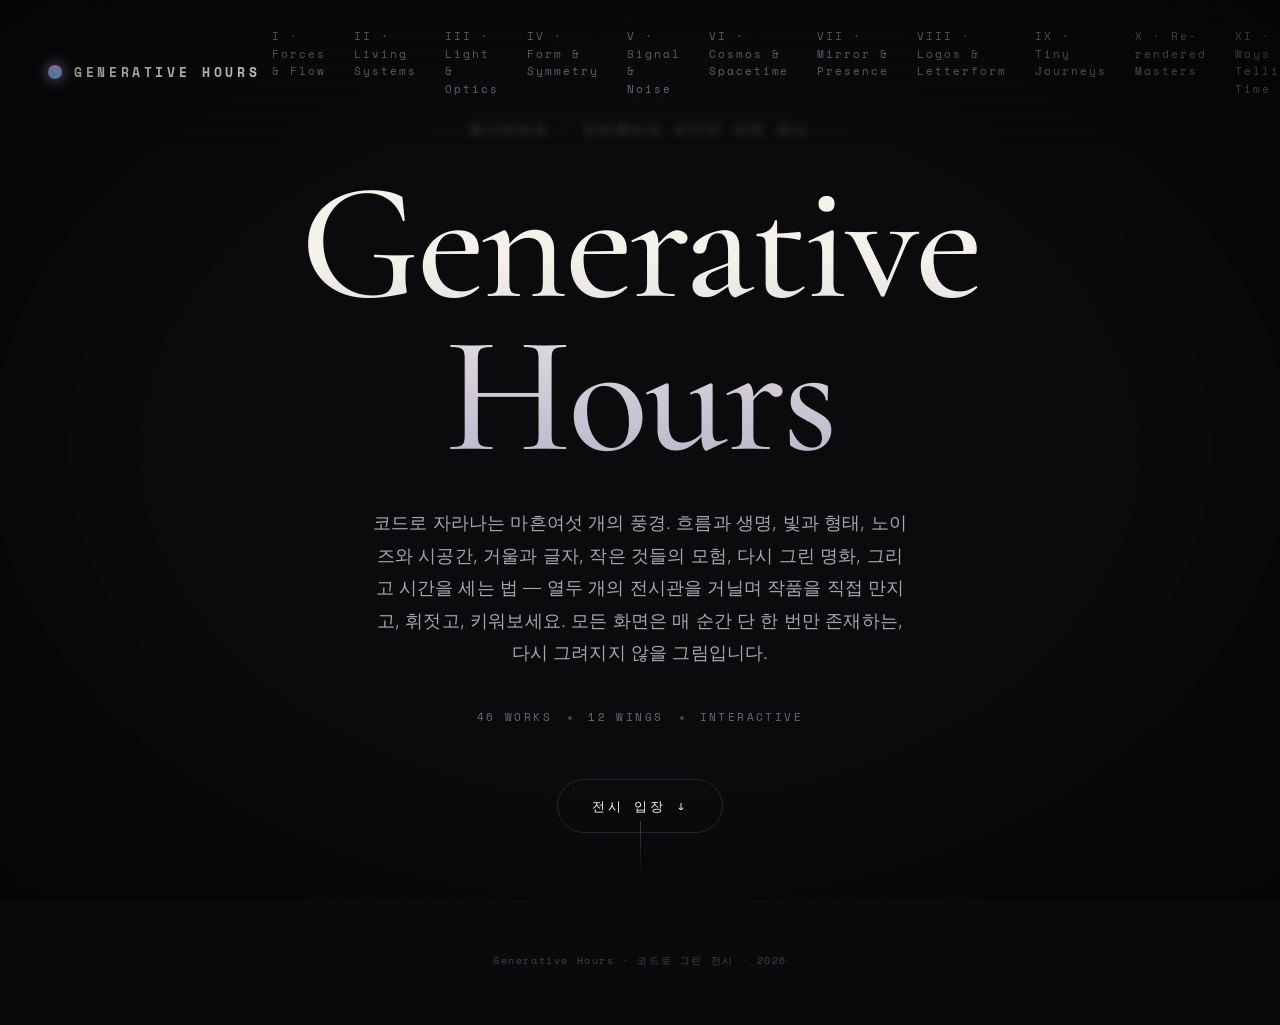
==== commit b8605151: "Vault 81; visible multiply blush on Wolha cheeks; hero 46 works" ====
--- a/index.html
+++ b/index.html
@@ -3,7 +3,7 @@
 <head>
   <meta charset="UTF-8" />
   <meta name="viewport" content="width=device-width, initial-scale=1.0, viewport-fit=cover" />
-  <meta name="description" content="Generative Hours — 47점의 인터랙티브 제너러티브 아트로 구성된 미디어 아트 전시." />
+  <meta name="description" content="Generative Hours — 46점의 인터랙티브 제너러티브 아트로 구성된 미디어 아트 전시." />
   <title>Generative Hours · 제너러티브 아트 전시</title>
   <link rel="preconnect" href="https://fonts.googleapis.com" />
   <link rel="preconnect" href="https://fonts.gstatic.com" crossorigin />
@@ -46,13 +46,13 @@
       <p class="hero__eyebrow">제너러티브 · 인터랙티브 미디어 아트 전시</p>
       <h1 class="hero__title">Generative<br />Hours</h1>
       <p class="hero__lead">
-        코드로 자라나는 쉰한 개의 풍경. 흐름과 생명, 빛과 형태, 노이즈와 시공간,
+        코드로 자라나는 마흔여섯 개의 풍경. 흐름과 생명, 빛과 형태, 노이즈와 시공간,
         거울과 글자, 작은 것들의 모험, 다시 그린 명화, 그리고 시간을 세는 법 —
         열두 개의 전시관을 거닐며 작품을 직접 만지고, 휘젓고, 키워보세요.
         모든 화면은 매 순간 단 한 번만 존재하는, 다시 그려지지 않을 그림입니다.
       </p>
       <div class="hero__meta">
-        <span>47 WORKS</span><i></i><span>12 WINGS</span><i></i><span>INTERACTIVE</span>
+        <span>46 WORKS</span><i></i><span>12 WINGS</span><i></i><span>INTERACTIVE</span>
       </div>
       <button class="hero__enter" data-action="enter">전시 입장 <span aria-hidden="true">↓</span></button>
     </section>
